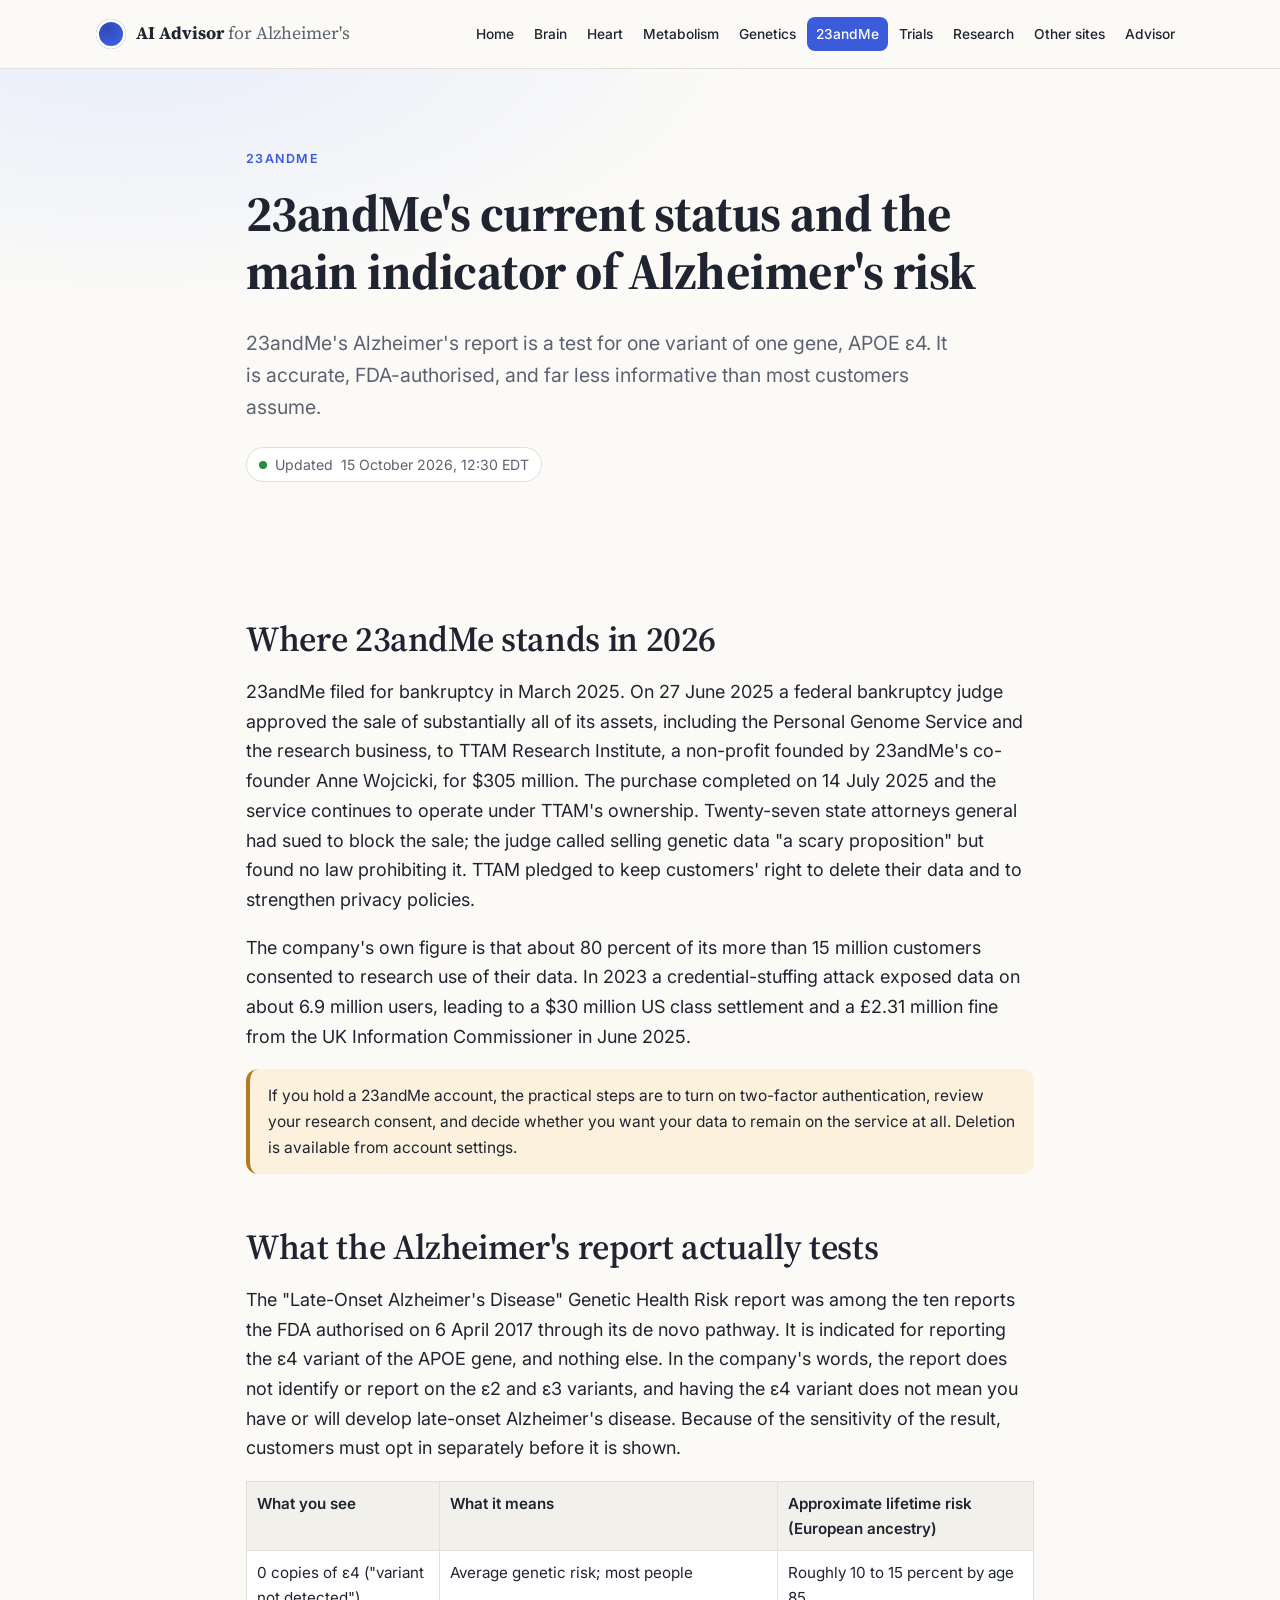
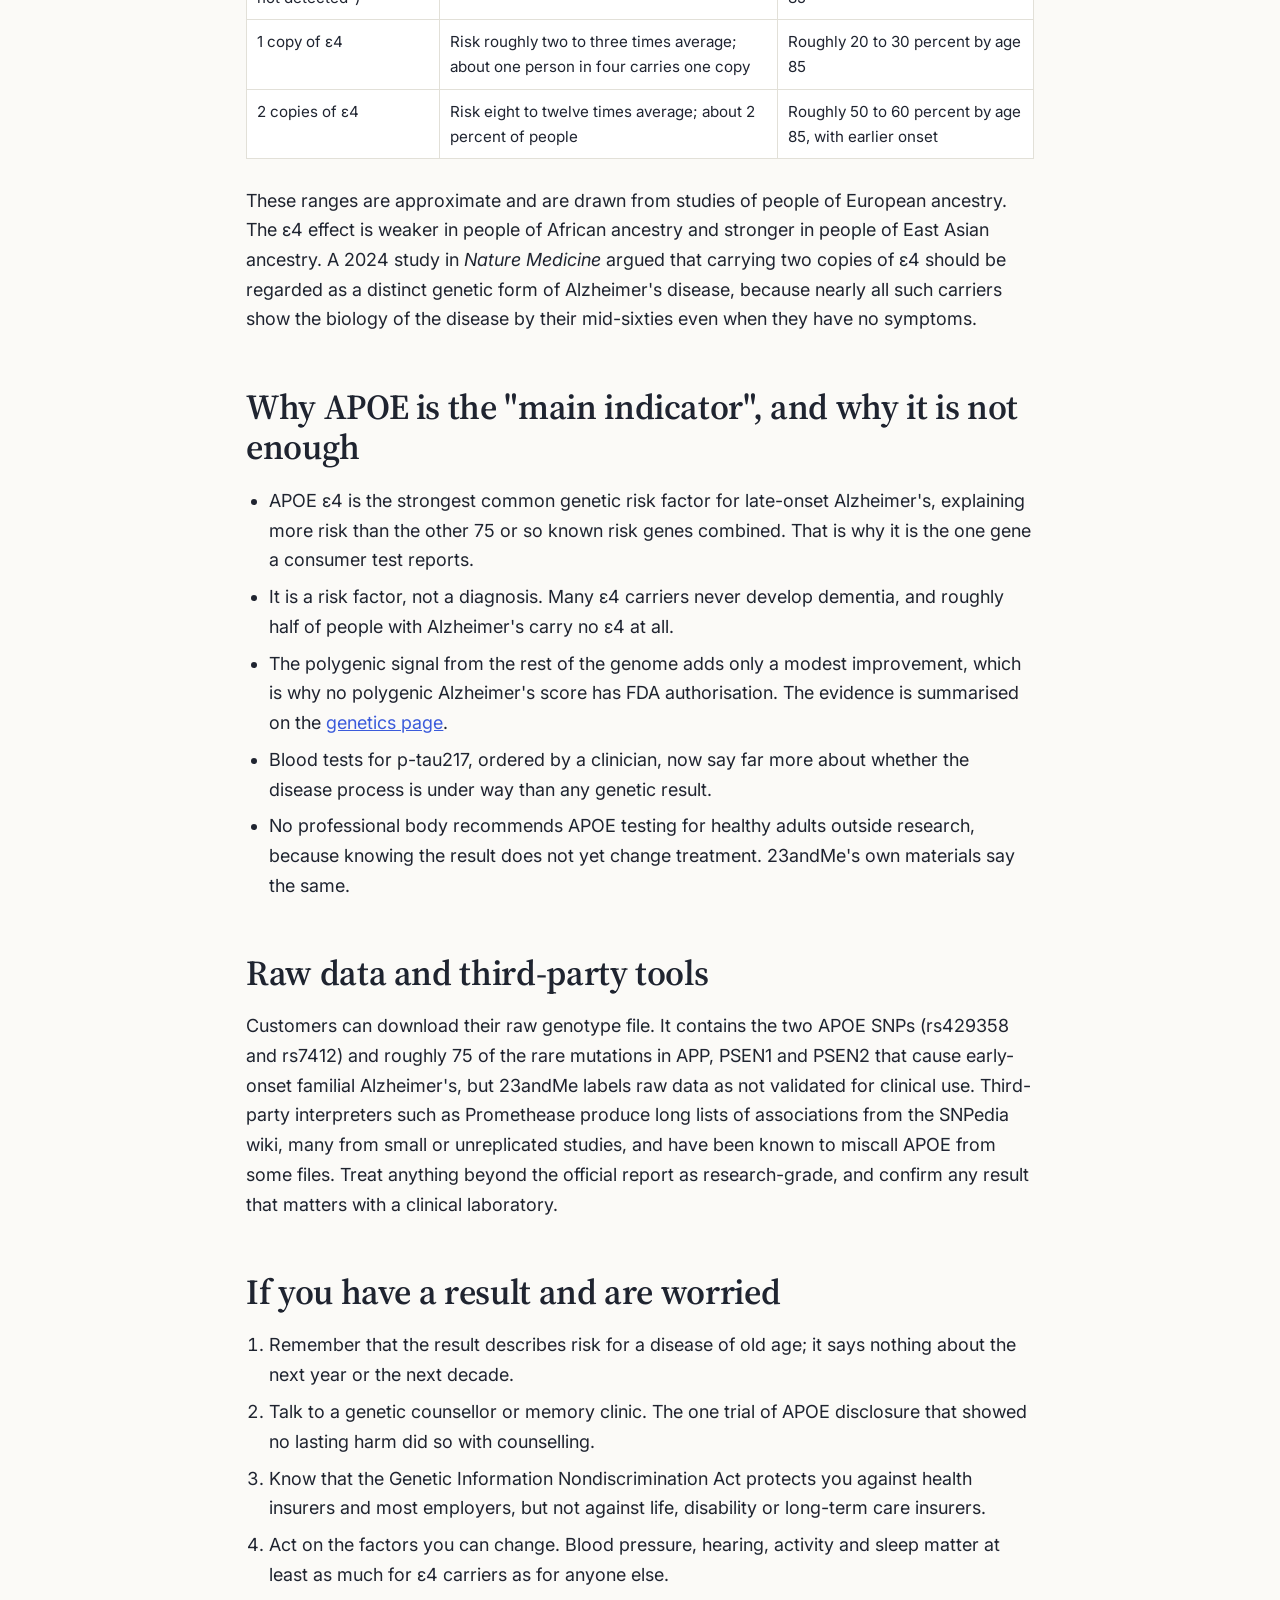
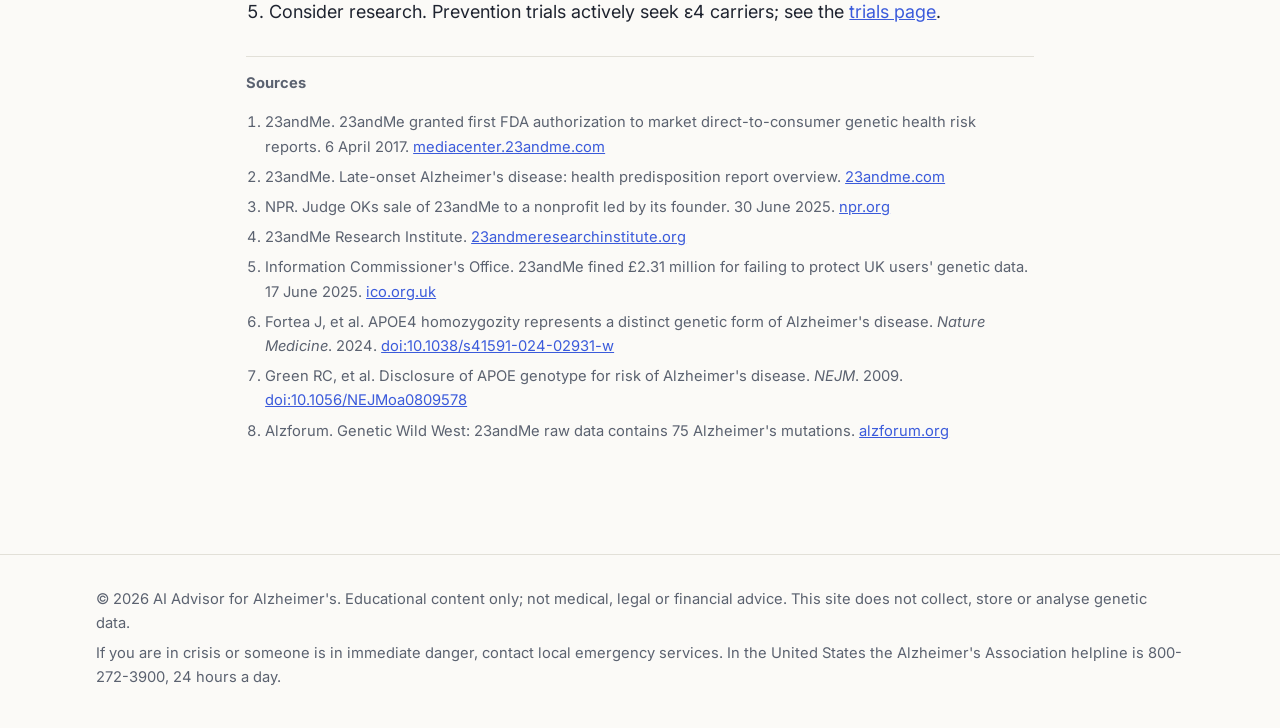
==== 23andme.html @ c2bf816c "Rebuild as a multi-page site on brain, heart, metabolism and genetics Home page with a brain, DNA an" ====
<!DOCTYPE html>
<html lang="en">
<head>
  <meta charset="UTF-8">
  <meta name="viewport" content="width=device-width, initial-scale=1.0">
  <title>23andMe and the main Alzheimer's indicator · AI Advisor for Alzheimer's</title>
  <meta name="description" content="What 23andMe reports about Alzheimer's today, what the APOE ε4 result means, its limits, and the company's current ownership.">
  <link rel="preconnect" href="https://fonts.googleapis.com">
  <link rel="preconnect" href="https://fonts.gstatic.com" crossorigin>
  <link href="https://fonts.googleapis.com/css2?family=Source+Serif+4:opsz,wght@8..60,400;8..60,600;8..60,700&family=Inter:wght@400;500;600&display=swap" rel="stylesheet">
  <link rel="stylesheet" href="styles.css">
  <link rel="icon" href="data:image/svg+xml,%3Csvg xmlns='http://www.w3.org/2000/svg' viewBox='0 0 64 64'%3E%3Ccircle cx='32' cy='32' r='30' fill='%233b5bdb'/%3E%3Cpath d='M20 40c0-10 6-16 12-16s12 6 12 16' stroke='white' stroke-width='5' fill='none' stroke-linecap='round'/%3E%3Ccircle cx='32' cy='22' r='4' fill='white'/%3E%3C/svg%3E">
</head>
<body>
  <a class="skip-link" href="#main">Skip to main content</a>
  <header class="site-header">
    <div class="container header-inner">
      <a class="brand" href="index.html" aria-label="AI Advisor for Alzheimer's home">
        <span class="brand-mark" aria-hidden="true"></span>
        <span class="brand-text">AI Advisor <span class="brand-light">for Alzheimer's</span></span>
      </a>
      <nav class="site-nav" aria-label="Primary">
        <button class="nav-toggle" aria-expanded="false" aria-controls="nav-list">Menu</button>
        <ul id="nav-list" class="nav-list">
          <li><a href="index.html">Home</a></li>
          <li><a href="brain-health.html">Brain</a></li>
          <li><a href="heart-health.html">Heart</a></li>
          <li><a href="metabolism.html">Metabolism</a></li>
          <li><a href="genetic-heart-health.html">Genetics</a></li>
          <li><a href="23andme.html" aria-current="page">23andMe</a></li>
          <li><a href="clinical-trials.html">Trials</a></li>
          <li><a href="research.html">Research</a></li>
          <li><a href="other-sites.html">Other sites</a></li>
          <li><a href="advisor.html">Advisor</a></li>
        </ul>
      </nav>
    </div>
  </header>
  <main id="main">
    <section class="page-head">
      <div class="container narrow">
        <p class="eyebrow">23andMe</p>
        <h1>23andMe's current status and the main indicator of Alzheimer's risk</h1>
        <p class="lead">23andMe's Alzheimer's report is a test for one variant of one gene, APOE ε4. It is accurate, FDA-authorised, and far less informative than most customers assume.</p>
        <p class="updated">Updated <time datetime="2026-10-15T12:30-04:00">15 October 2026, 12:30 EDT</time></p>
      </div>
    </section>
    <section class="section">
      <div class="container narrow prose">
        <h2>Where 23andMe stands in 2026</h2>
        <p>
          23andMe filed for bankruptcy in March 2025. On 27 June 2025 a federal bankruptcy judge approved the sale of substantially all of its assets,
          including the Personal Genome Service and the research business, to TTAM Research Institute, a non-profit founded by 23andMe's co-founder
          Anne Wojcicki, for $305 million. The purchase completed on 14 July 2025 and the service continues to operate under TTAM's ownership.
          Twenty-seven state attorneys general had sued to block the sale; the judge called selling genetic data "a scary proposition" but found no law
          prohibiting it. TTAM pledged to keep customers' right to delete their data and to strengthen privacy policies.
        </p>
        <p>
          The company's own figure is that about 80 percent of its more than 15 million customers consented to research use of their data. In 2023
          a credential-stuffing attack exposed data on about 6.9 million users, leading to a $30 million US class settlement and a £2.31 million fine
          from the UK Information Commissioner in June 2025.
        </p>
        <p class="note">If you hold a 23andMe account, the practical steps are to turn on two-factor authentication, review your research consent, and
          decide whether you want your data to remain on the service at all. Deletion is available from account settings.</p>

        <h2>What the Alzheimer's report actually tests</h2>
        <p>
          The "Late-Onset Alzheimer's Disease" Genetic Health Risk report was among the ten reports the FDA authorised on 6 April 2017 through its
          de novo pathway. It is indicated for reporting the ε4 variant of the APOE gene, and nothing else. In the company's words, the report does
          not identify or report on the ε2 and ε3 variants, and having the ε4 variant does not mean you have or will develop late-onset Alzheimer's
          disease. Because of the sensitivity of the result, customers must opt in separately before it is shown.
        </p>
        <div class="table-wrap">
        <table>
          <thead><tr><th>What you see</th><th>What it means</th><th>Approximate lifetime risk (European ancestry)</th></tr></thead>
          <tbody>
            <tr><td>0 copies of ε4 ("variant not detected")</td><td>Average genetic risk; most people</td><td>Roughly 10 to 15 percent by age 85</td></tr>
            <tr><td>1 copy of ε4</td><td>Risk roughly two to three times average; about one person in four carries one copy</td><td>Roughly 20 to 30 percent by age 85</td></tr>
            <tr><td>2 copies of ε4</td><td>Risk eight to twelve times average; about 2 percent of people</td><td>Roughly 50 to 60 percent by age 85, with earlier onset</td></tr>
          </tbody>
        </table>
        </div>
        <p>
          These ranges are approximate and are drawn from studies of people of European ancestry. The ε4 effect is weaker in people of African
          ancestry and stronger in people of East Asian ancestry. A 2024 study in <em>Nature Medicine</em> argued that carrying two copies of ε4
          should be regarded as a distinct genetic form of Alzheimer's disease, because nearly all such carriers show the biology of the disease
          by their mid-sixties even when they have no symptoms.
        </p>

        <h2>Why APOE is the "main indicator", and why it is not enough</h2>
        <ul>
          <li>APOE ε4 is the strongest common genetic risk factor for late-onset Alzheimer's, explaining more risk than the other 75 or so known
            risk genes combined. That is why it is the one gene a consumer test reports.</li>
          <li>It is a risk factor, not a diagnosis. Many ε4 carriers never develop dementia, and roughly half of people with Alzheimer's carry no ε4 at all.</li>
          <li>The polygenic signal from the rest of the genome adds only a modest improvement, which is why no polygenic Alzheimer's score has FDA
            authorisation. The evidence is summarised on the <a href="genetic-heart-health.html">genetics page</a>.</li>
          <li>Blood tests for p-tau217, ordered by a clinician, now say far more about whether the disease process is under way than any genetic result.</li>
          <li>No professional body recommends APOE testing for healthy adults outside research, because knowing the result does not yet change
            treatment. 23andMe's own materials say the same.</li>
        </ul>

        <h2>Raw data and third-party tools</h2>
        <p>
          Customers can download their raw genotype file. It contains the two APOE SNPs (rs429358 and rs7412) and roughly 75 of the rare mutations
          in APP, PSEN1 and PSEN2 that cause early-onset familial Alzheimer's, but 23andMe labels raw data as not validated for clinical use. Third-party
          interpreters such as Promethease produce long lists of associations from the SNPedia wiki, many from small or unreplicated studies, and have
          been known to miscall APOE from some files. Treat anything beyond the official report as research-grade, and confirm any result that matters
          with a clinical laboratory.
        </p>

        <h2>If you have a result and are worried</h2>
        <ol>
          <li>Remember that the result describes risk for a disease of old age; it says nothing about the next year or the next decade.</li>
          <li>Talk to a genetic counsellor or memory clinic. The one trial of APOE disclosure that showed no lasting harm did so with counselling.</li>
          <li>Know that the Genetic Information Nondiscrimination Act protects you against health insurers and most employers, but not against life,
            disability or long-term care insurers.</li>
          <li>Act on the factors you can change. Blood pressure, hearing, activity and sleep matter at least as much for ε4 carriers as for anyone else.</li>
          <li>Consider research. Prevention trials actively seek ε4 carriers; see the <a href="clinical-trials.html">trials page</a>.</li>
        </ol>

        <div class="sources">
          <strong>Sources</strong>
          <ol>
            <li>23andMe. 23andMe granted first FDA authorization to market direct-to-consumer genetic health risk reports. 6 April 2017. <a href="https://mediacenter.23andme.com/press-releases/23andme-inc-granted-first-fda-authorization-market-direct-consumer-genetic-health-risk-reports/">mediacenter.23andme.com</a></li>
            <li>23andMe. Late-onset Alzheimer's disease: health predisposition report overview. <a href="https://www.23andme.com/topics/health-predispositions/late-onset-alzheimers/">23andme.com</a></li>
            <li>NPR. Judge OKs sale of 23andMe to a nonprofit led by its founder. 30 June 2025. <a href="https://www.npr.org/2025/06/30/nx-s1-5451398/23andme-sale-approved-dna-data">npr.org</a></li>
            <li>23andMe Research Institute. <a href="https://www.23andmeresearchinstitute.org/">23andmeresearchinstitute.org</a></li>
            <li>Information Commissioner's Office. 23andMe fined £2.31 million for failing to protect UK users' genetic data. 17 June 2025. <a href="https://ico.org.uk/about-the-ico/media-centre/news-and-blogs/2025/06/23andme-fined-for-failing-to-protect-uk-users-genetic-data/">ico.org.uk</a></li>
            <li>Fortea J, et al. APOE4 homozygozity represents a distinct genetic form of Alzheimer's disease. <em>Nature Medicine</em>. 2024. <a href="https://doi.org/10.1038/s41591-024-02931-w">doi:10.1038/s41591-024-02931-w</a></li>
            <li>Green RC, et al. Disclosure of APOE genotype for risk of Alzheimer's disease. <em>NEJM</em>. 2009. <a href="https://doi.org/10.1056/NEJMoa0809578">doi:10.1056/NEJMoa0809578</a></li>
            <li>Alzforum. Genetic Wild West: 23andMe raw data contains 75 Alzheimer's mutations. <a href="https://alzforum.org/node/857966">alzforum.org</a></li>
          </ol>
        </div>
      </div>
    </section>
  </main>
  <footer class="site-footer">
    <div class="container footer-inner">
      <p>&copy; <span data-year></span> AI Advisor for Alzheimer's. Educational content only; not medical, legal or financial advice. This site does not collect, store or analyse genetic data.</p>
      <p>If you are in crisis or someone is in immediate danger, contact local emergency services. In the United States the Alzheimer's Association helpline is 800-272-3900, 24 hours a day.</p>
    </div>
  </footer>
  <script src="script.js"></script>
</body>
</html>
---- styles.css ----
/* AI Advisor for Alzheimer's — stylesheet
   Designed for readability: large type, high contrast, generous spacing.
   Shared by every page of the site. */

:root {
  --bg: #fbfaf7;
  --bg-alt: #f1f0ea;
  --surface: #ffffff;
  --text: #1f2430;
  --text-muted: #5b6270;
  --border: #e2e0d8;
  --accent: #3b5bdb;
  --accent-strong: #2f49b3;
  --accent-soft: #e8edfb;
  --heart: #c2255c;
  --heart-soft: #fbe4ec;
  --brain: #6741d9;
  --brain-soft: #efe9fb;
  --dna: #0c8599;
  --dna-soft: #e0f4f7;
  --ok: #2b8a3e;
  --ok-soft: #e6f4ea;
  --warn: #b7791f;
  --warn-soft: #fbf1dc;
  --info: #6741d9;
  --info-soft: #efe9fb;
  --shadow: 0 1px 2px rgba(20, 24, 40, 0.05), 0 8px 24px rgba(20, 24, 40, 0.06);
  --radius: 14px;
  --font-serif: "Source Serif 4", Georgia, "Times New Roman", serif;
  --font-sans: "Inter", -apple-system, BlinkMacSystemFont, "Segoe UI", Roboto, sans-serif;
  --max: 1120px;
}

@media (prefers-color-scheme: dark) {
  :root:not([data-theme="light"]) {
    --bg: #14171f; --bg-alt: #1b1f29; --surface: #202531; --text: #eef0f4; --text-muted: #a4abb8; --border: #313746;
    --accent: #8ea3ff; --accent-strong: #a7b7ff; --accent-soft: #263055;
    --heart: #ff8fb1; --heart-soft: #3d2230; --brain: #b197fc; --brain-soft: #2d2545; --dna: #66d9e8; --dna-soft: #163a40;
    --ok: #74c69d; --ok-soft: #1f3a2d; --warn: #e9b949; --warn-soft: #3d3220; --info: #b197fc; --info-soft: #2d2545;
    --shadow: 0 1px 2px rgba(0, 0, 0, 0.4), 0 8px 24px rgba(0, 0, 0, 0.35);
  }
}
:root[data-theme="dark"] {
  --bg: #14171f; --bg-alt: #1b1f29; --surface: #202531; --text: #eef0f4; --text-muted: #a4abb8; --border: #313746;
  --accent: #8ea3ff; --accent-strong: #a7b7ff; --accent-soft: #263055;
  --heart: #ff8fb1; --heart-soft: #3d2230; --brain: #b197fc; --brain-soft: #2d2545; --dna: #66d9e8; --dna-soft: #163a40;
  --ok: #74c69d; --ok-soft: #1f3a2d; --warn: #e9b949; --warn-soft: #3d3220; --info: #b197fc; --info-soft: #2d2545;
  --shadow: 0 1px 2px rgba(0, 0, 0, 0.4), 0 8px 24px rgba(0, 0, 0, 0.35);
}

* { box-sizing: border-box; }
html { scroll-behavior: smooth; }
@media (prefers-reduced-motion: reduce) { html { scroll-behavior: auto; } * { transition: none !important; animation: none !important; } }

body { margin: 0; background: var(--bg); color: var(--text); font-family: var(--font-sans); font-size: 18px; line-height: 1.65; -webkit-font-smoothing: antialiased; }
h1, h2, h3 { font-family: var(--font-serif); line-height: 1.15; margin: 0 0 0.5em; letter-spacing: -0.01em; }
h1 { font-size: clamp(2.1rem, 4.5vw, 3.2rem); font-weight: 700; }
h2 { font-size: clamp(1.6rem, 3vw, 2.2rem); font-weight: 600; margin-top: 1.2em; }
h3 { font-size: 1.3rem; font-weight: 600; }
p { margin: 0 0 1em; }
a { color: var(--accent); }
a:hover { color: var(--accent-strong); }
ul, ol { padding-left: 1.3em; }
li { margin-bottom: 0.4em; }

.container { width: 100%; max-width: var(--max); margin: 0 auto; padding: 0 16px; }
.container.narrow { max-width: 820px; }

.skip-link { position: absolute; left: -999px; top: 8px; background: var(--accent); color: #fff; padding: 8px 14px; border-radius: 8px; z-index: 100; }
.skip-link:focus { left: 8px; }

/* Header */
.site-header { position: sticky; top: 0; z-index: 50; background: color-mix(in srgb, var(--bg) 88%, transparent); backdrop-filter: blur(10px); border-bottom: 1px solid var(--border); }
.header-inner { display: flex; align-items: center; justify-content: space-between; gap: 16px; min-height: 68px; }
.brand { display: flex; align-items: center; gap: 10px; text-decoration: none; color: var(--text); font-family: var(--font-serif); font-weight: 700; font-size: 1.1rem; white-space: nowrap; }
.brand-mark { width: 30px; height: 30px; border-radius: 50%; background: radial-gradient(circle at 35% 30%, var(--accent-strong), var(--accent) 60%, var(--info)); box-shadow: inset 0 0 0 3px var(--surface); flex-shrink: 0; }
.brand-light { font-weight: 400; color: var(--text-muted); }
.nav-list { display: flex; gap: 2px; list-style: none; margin: 0; padding: 0; flex-wrap: wrap; justify-content: flex-end; }
.nav-list li { margin: 0; }
.nav-list a { display: block; padding: 6px 9px; border-radius: 8px; text-decoration: none; color: var(--text); font-weight: 500; font-size: 0.86rem; white-space: nowrap; }
.nav-list a:hover { background: var(--accent-soft); color: var(--accent-strong); }
.nav-list a[aria-current="page"] { background: var(--accent); color: #fff; }
.nav-toggle { display: none; background: var(--surface); border: 1px solid var(--border); border-radius: 8px; padding: 8px 14px; font: inherit; color: var(--text); cursor: pointer; }
@media (max-width: 900px) {
  .nav-toggle { display: inline-block; }
  .nav-list { display: none; position: absolute; right: 16px; top: 64px; flex-direction: column; background: var(--surface); border: 1px solid var(--border); border-radius: 12px; padding: 8px; box-shadow: var(--shadow); min-width: 220px; }
  .nav-list.open { display: flex; }
}

/* Page head + update stamp */
.page-head { padding: clamp(40px, 7vw, 80px) 0 clamp(16px, 3vw, 28px); background: radial-gradient(900px 400px at 10% -10%, var(--accent-soft), transparent 70%); }
.eyebrow { text-transform: uppercase; letter-spacing: 0.12em; font-size: 0.78rem; font-weight: 600; color: var(--accent); margin-bottom: 14px; }
.lead { font-size: 1.22rem; color: var(--text-muted); max-width: 720px; }
.updated { display: inline-flex; align-items: center; gap: 8px; font-size: 0.88rem; color: var(--text-muted); background: var(--surface); border: 1px solid var(--border); border-radius: 999px; padding: 5px 12px; margin: 4px 0 0; }
.updated::before { content: ""; width: 8px; height: 8px; border-radius: 50%; background: var(--ok); }

/* Update divider: new material above, older material below */
.update-divider { display: flex; align-items: center; gap: 14px; margin: 44px 0 28px; color: var(--text-muted); font-size: 0.85rem; text-transform: uppercase; letter-spacing: 0.1em; font-weight: 600; }
.update-divider::before, .update-divider::after { content: ""; flex: 1; border-top: 2px solid var(--border); }
.new-badge { display: inline-block; font-size: 0.72rem; font-weight: 700; letter-spacing: 0.08em; text-transform: uppercase; color: var(--ok); background: var(--ok-soft); border-radius: 6px; padding: 2px 8px; vertical-align: middle; margin-left: 8px; }

/* Sections */
.section { padding: clamp(32px, 5vw, 56px) 0; }
.section-alt { background: var(--bg-alt); }
.section-head { max-width: 760px; margin-bottom: 28px; }
.section-intro { color: var(--text-muted); font-size: 1.08rem; }
.prose { max-width: 820px; }
.prose h2 { padding-top: 0.3em; }
.prose table { width: 100%; border-collapse: collapse; font-size: 0.95rem; margin: 0 0 1.5em; background: var(--surface); }
.prose th, .prose td { border: 1px solid var(--border); padding: 9px 10px; text-align: left; vertical-align: top; }
.prose th { background: var(--bg-alt); font-weight: 600; }
.prose .table-wrap { overflow-x: auto; margin: 0 0 1.5em; }
.prose .table-wrap table { margin: 0; }
.note { padding: 14px 18px; border-radius: 12px; background: var(--warn-soft); border-left: 4px solid var(--warn); margin: 0 0 1.4em; font-size: 0.97rem; }
.note.ok { background: var(--ok-soft); border-left-color: var(--ok); }
.note.info { background: var(--info-soft); border-left-color: var(--info); }
.sources { font-size: 0.92rem; color: var(--text-muted); border-top: 1px solid var(--border); padding-top: 14px; margin-top: 30px; }
.sources ol { padding-left: 1.3em; }

/* Buttons */
.btn { display: inline-flex; align-items: center; justify-content: center; gap: 8px; padding: 13px 22px; border-radius: 999px; font: inherit; font-weight: 600; font-size: 1rem; text-decoration: none; cursor: pointer; border: 1px solid transparent; transition: transform 0.12s ease, background 0.12s ease; }
.btn:active { transform: translateY(1px); }
.btn-primary { background: var(--accent); color: #fff; }
.btn-primary:hover { background: var(--accent-strong); color: #fff; }
.btn-secondary { background: var(--surface); color: var(--text); border-color: var(--border); }
.btn-secondary:hover { border-color: var(--accent); color: var(--accent-strong); }
.btn-link { background: transparent; color: var(--accent); padding-left: 8px; padding-right: 8px; }
.btn:focus-visible, .choice:focus-visible, .nav-toggle:focus-visible, summary:focus-visible, .resource:focus-visible, .pillar:focus-visible { outline: 3px solid var(--accent); outline-offset: 3px; }

/* Home hero */
.hero { padding: clamp(40px, 7vw, 90px) 0 clamp(32px, 5vw, 60px); background: radial-gradient(900px 400px at 10% -10%, var(--accent-soft), transparent 70%), radial-gradient(700px 350px at 100% 10%, var(--info-soft), transparent 70%); }
.hero-grid { display: grid; grid-template-columns: 1.05fr 1fr; gap: 40px; align-items: center; }
@media (max-width: 860px) { .hero-grid { grid-template-columns: 1fr; } }
.hero-actions { display: flex; flex-wrap: wrap; gap: 12px; margin: 24px 0 18px; }
.hero-note { font-size: 0.95rem; color: var(--text-muted); }
.hero-art { width: 100%; height: auto; display: block; filter: drop-shadow(0 12px 24px rgba(20, 24, 40, 0.12)); }
.hero-art .label { font-family: var(--font-sans); font-size: 15px; font-weight: 600; fill: var(--text); }

/* Pillars (home) */
.pillar-grid { display: grid; grid-template-columns: repeat(auto-fit, minmax(240px, 1fr)); gap: 20px; }
.pillar { display: flex; flex-direction: column; background: var(--surface); border: 1px solid var(--border); border-radius: var(--radius); padding: 24px 22px 20px; box-shadow: var(--shadow); text-decoration: none; color: var(--text); transition: transform 0.12s ease, border-color 0.12s ease; }
.pillar:hover { transform: translateY(-2px); border-color: var(--accent); color: var(--text); }
.pillar h3 { margin-bottom: 6px; }
.pillar p { color: var(--text-muted); font-size: 0.98rem; flex: 1; }
.pillar .go { color: var(--accent); font-weight: 600; font-size: 0.95rem; }
.pillar-icon { width: 46px; height: 46px; border-radius: 12px; display: grid; place-items: center; margin-bottom: 14px; }
.pillar-icon svg { width: 26px; height: 26px; }
.pi-brain { background: var(--brain-soft); color: var(--brain); }
.pi-heart { background: var(--heart-soft); color: var(--heart); }
.pi-dna { background: var(--dna-soft); color: var(--dna); }
.pi-meta { background: var(--warn-soft); color: var(--warn); }

/* Cards and status (shared) */
.card-grid { display: grid; grid-template-columns: repeat(auto-fit, minmax(250px, 1fr)); gap: 20px; }
.card { background: var(--surface); border: 1px solid var(--border); border-radius: var(--radius); padding: 24px 22px 18px; box-shadow: var(--shadow); display: flex; flex-direction: column; }
.card p { color: var(--text-muted); font-size: 0.98rem; }
.card-status { margin-top: auto; padding-top: 12px; border-top: 1px dashed var(--border); font-size: 0.88rem !important; font-weight: 500; display: flex; align-items: center; gap: 8px; margin-bottom: 0 !important; }
.dot { width: 9px; height: 9px; border-radius: 50%; flex-shrink: 0; }
.status-available { color: var(--ok) !important; } .status-available .dot { background: var(--ok); }
.status-mixed { color: var(--warn) !important; } .status-mixed .dot { background: var(--warn); }
.status-research { color: var(--info) !important; } .status-research .dot { background: var(--info); }

/* Reference lists (research, trials, other sites) */
.ref-list { list-style: none; padding: 0; margin: 0; }
.ref-list li { background: var(--surface); border: 1px solid var(--border); border-radius: 12px; padding: 16px 18px; margin-bottom: 12px; }
.ref-list .ref-title { font-weight: 600; font-size: 1.04rem; }
.ref-list .ref-meta { color: var(--text-muted); font-size: 0.9rem; margin: 2px 0 6px; }
.ref-list p { margin: 0; font-size: 0.97rem; }
.tag { display: inline-block; font-size: 0.72rem; font-weight: 700; letter-spacing: 0.06em; text-transform: uppercase; padding: 2px 8px; border-radius: 6px; margin-right: 6px; vertical-align: middle; }
.tag-journal { background: var(--accent-soft); color: var(--accent-strong); }
.tag-preprint { background: var(--warn-soft); color: var(--warn); }
.tag-trial { background: var(--dna-soft); color: var(--dna); }
.tag-us { background: var(--ok-soft); color: var(--ok); }
.tag-eu { background: var(--brain-soft); color: var(--brain); }

/* Resources */
.resource-grid { display: grid; grid-template-columns: repeat(auto-fit, minmax(260px, 1fr)); gap: 18px; }
.resource { display: flex; flex-direction: column; background: var(--surface); border: 1px solid var(--border); border-radius: var(--radius); padding: 20px 20px 16px; text-decoration: none; color: var(--text); transition: border-color 0.12s ease, transform 0.12s ease; }
.resource:hover { border-color: var(--accent); transform: translateY(-2px); color: var(--text); }
.resource h3 { font-size: 1.12rem; margin-bottom: 6px; }
.resource p { color: var(--text-muted); font-size: 0.95rem; flex: 1; }
.resource-link { color: var(--accent); font-weight: 600; font-size: 0.93rem; }

/* Advisor */
.advisor { background: var(--surface); border: 1px solid var(--border); border-radius: 20px; padding: clamp(24px, 4vw, 44px); box-shadow: var(--shadow); max-width: 900px; }
.advisor-question { margin-bottom: 20px; }
.choice-grid { display: grid; grid-template-columns: repeat(auto-fit, minmax(240px, 1fr)); gap: 14px; margin-bottom: 16px; }
.choice { text-align: left; background: var(--bg); border: 1.5px solid var(--border); border-radius: 14px; padding: 18px; font: inherit; color: var(--text); cursor: pointer; display: flex; flex-direction: column; gap: 4px; transition: border-color 0.12s ease, background 0.12s ease, transform 0.12s ease; }
.choice:hover { border-color: var(--accent); background: var(--accent-soft); transform: translateY(-1px); }
.choice-title { font-weight: 600; font-size: 1.05rem; }
.choice-sub { color: var(--text-muted); font-size: 0.92rem; }
.result-card h3 { font-size: 1.6rem; }
.result-card .result-body h4 { font-family: var(--font-sans); font-size: 0.8rem; text-transform: uppercase; letter-spacing: 0.1em; color: var(--text-muted); margin: 24px 0 8px; }
.result-card ul { margin: 0 0 8px; }
.callout { margin-top: 20px; padding: 14px 18px; border-radius: 12px; background: var(--warn-soft); border-left: 4px solid var(--warn); font-size: 0.97rem; }
.callout.ok { background: var(--ok-soft); border-left-color: var(--ok); }
.result-actions { display: flex; flex-wrap: wrap; gap: 10px; margin-top: 28px; }

/* FAQ */
.faq-list { display: flex; flex-direction: column; gap: 10px; }
.faq-item { background: var(--surface); border: 1px solid var(--border); border-radius: 12px; overflow: hidden; }
.faq-item summary { cursor: pointer; list-style: none; padding: 18px 52px 18px 20px; font-weight: 600; font-size: 1.08rem; position: relative; }
.faq-item summary::-webkit-details-marker { display: none; }
.faq-item summary::after { content: "+"; position: absolute; right: 20px; top: 50%; transform: translateY(-50%); width: 28px; height: 28px; border-radius: 50%; background: var(--accent-soft); color: var(--accent); display: grid; place-items: center; font-weight: 600; line-height: 1; }
.faq-item[open] summary::after { content: "–"; }
.faq-body { padding: 0 20px 18px; color: var(--text-muted); }
.faq-body p:last-child, .faq-body ul:last-child { margin-bottom: 0; }

/* Footer */
.site-footer { border-top: 1px solid var(--border); padding: 32px 0; color: var(--text-muted); font-size: 0.92rem; margin-top: 40px; }
.footer-inner p { margin-bottom: 6px; }
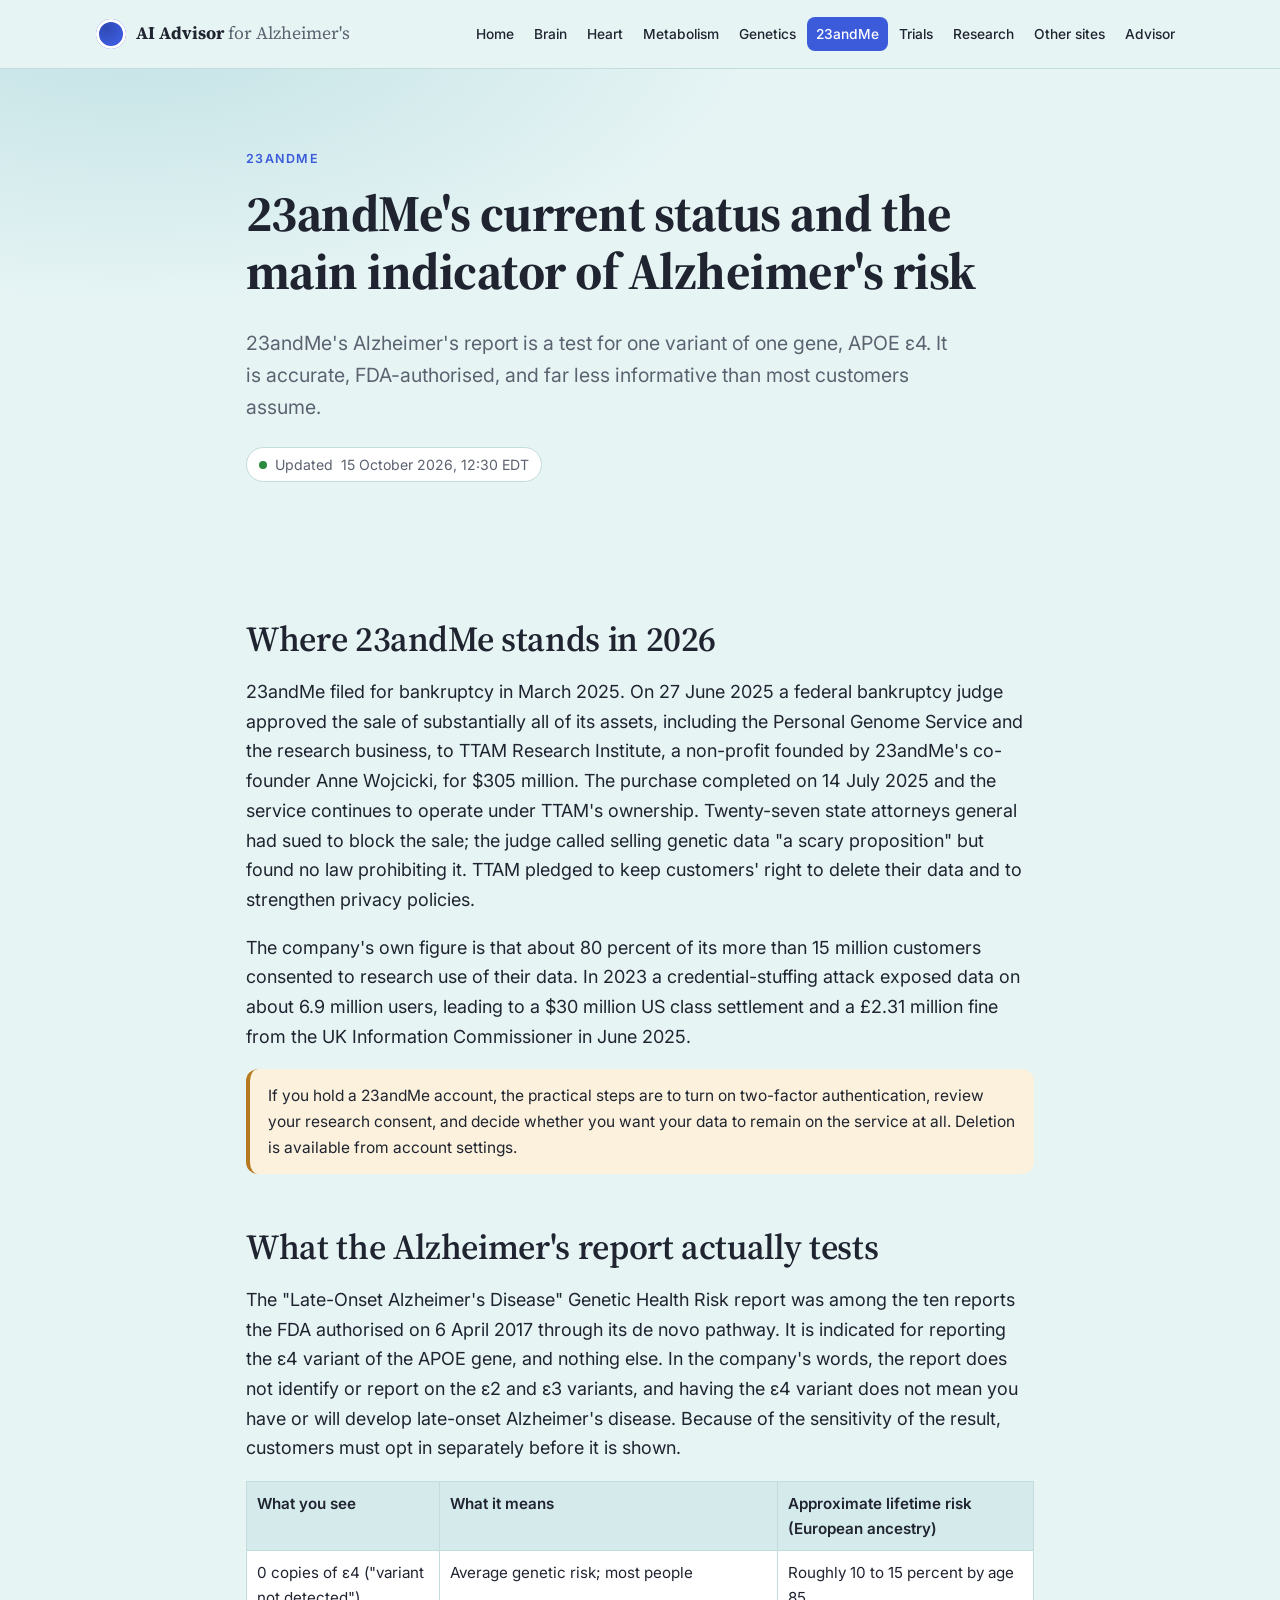
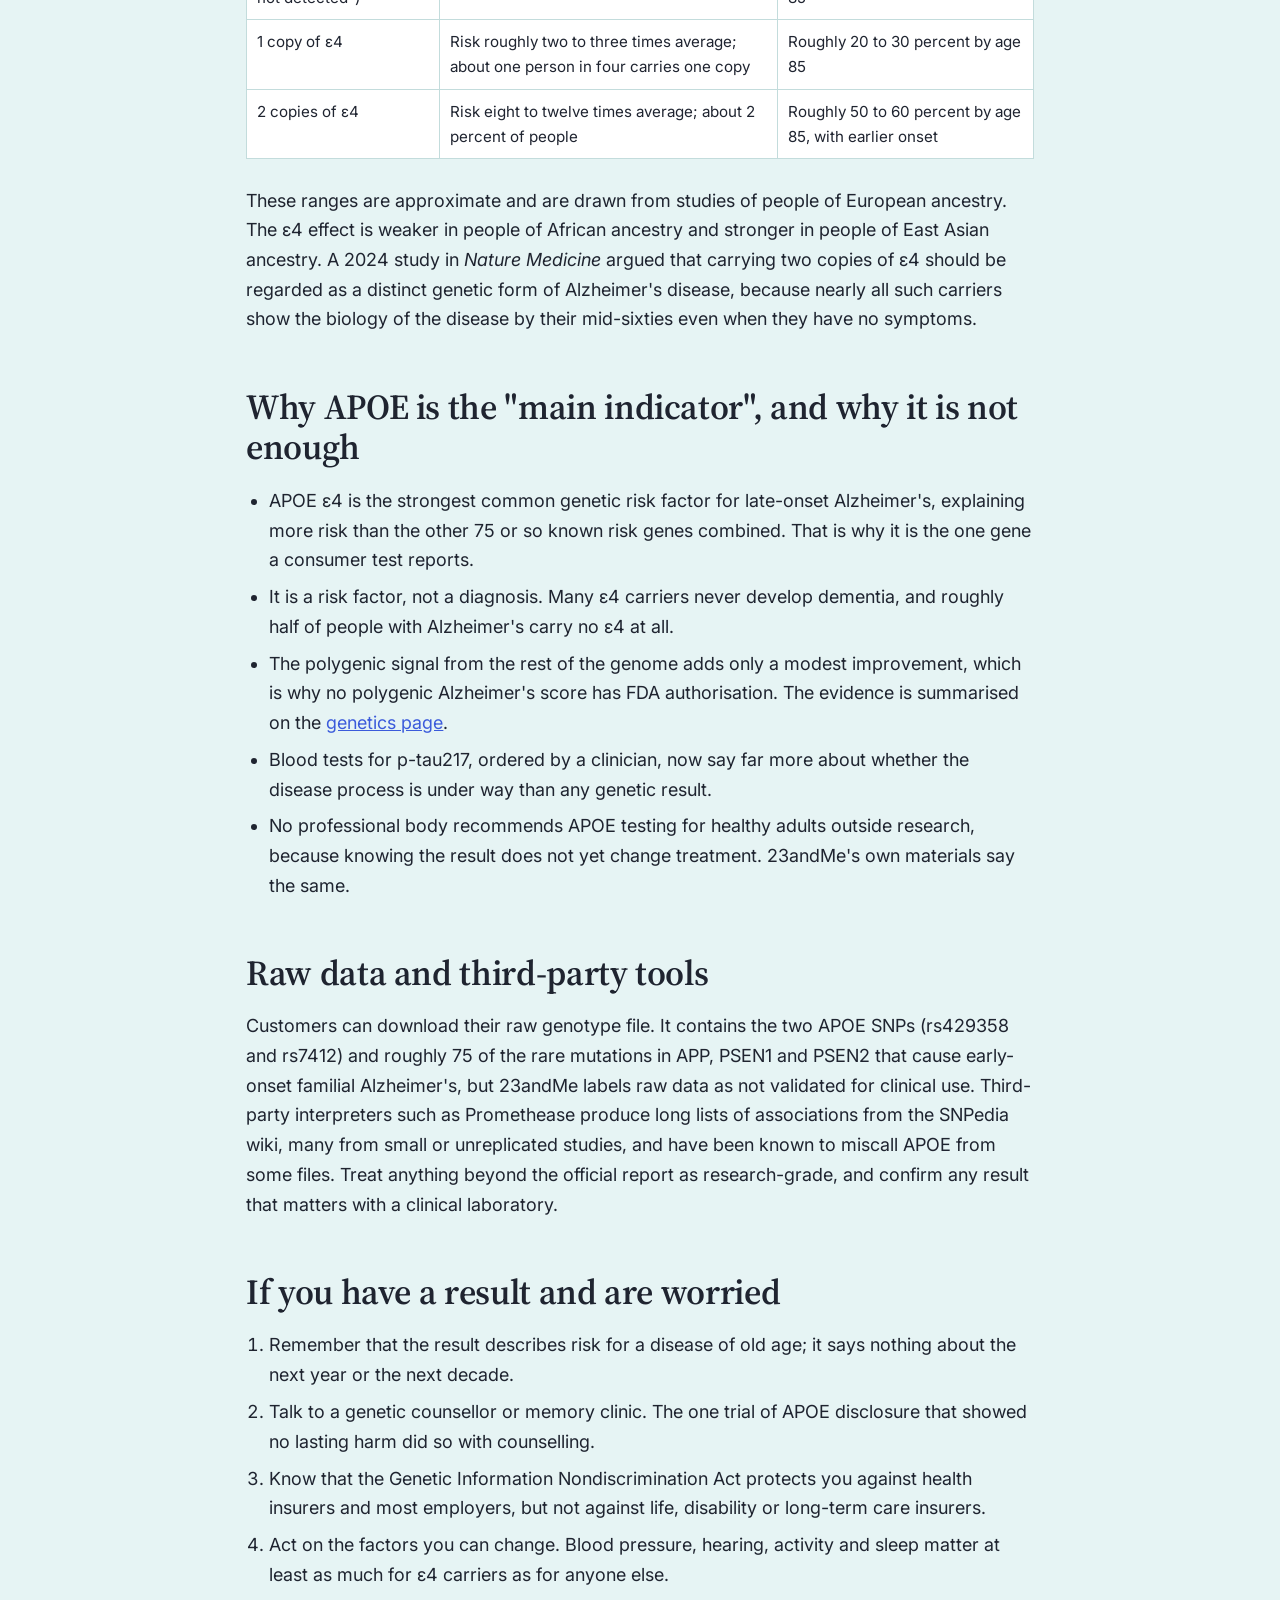
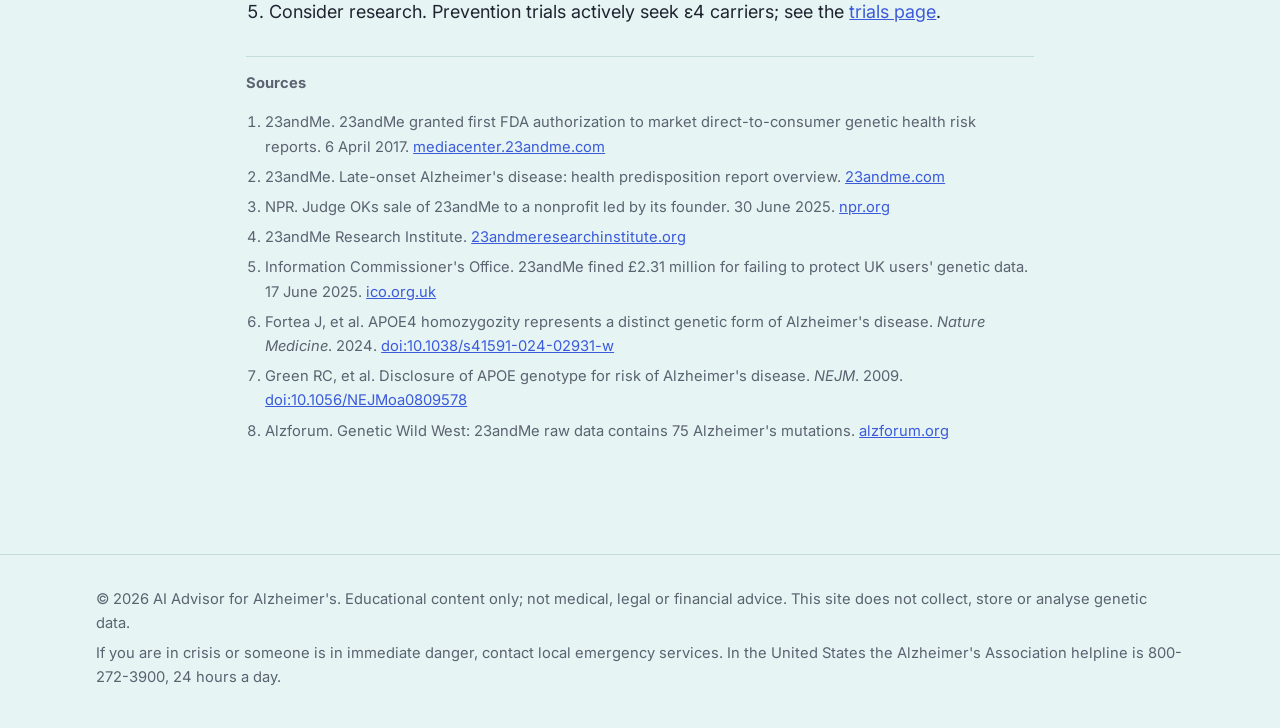
==== commit 4cd0d012: "Version the stylesheet link so browsers pick up the new palette Co-Authored-By: Claude Fable 5.1 <no" ====
--- a/23andme.html
+++ b/23andme.html
@@ -8,7 +8,7 @@
   <link rel="preconnect" href="https://fonts.googleapis.com">
   <link rel="preconnect" href="https://fonts.gstatic.com" crossorigin>
   <link href="https://fonts.googleapis.com/css2?family=Source+Serif+4:opsz,wght@8..60,400;8..60,600;8..60,700&family=Inter:wght@400;500;600&display=swap" rel="stylesheet">
-  <link rel="stylesheet" href="styles.css">
+  <link rel="stylesheet" href="styles.css?v=20261015c">
   <link rel="icon" href="data:image/svg+xml,%3Csvg xmlns='http://www.w3.org/2000/svg' viewBox='0 0 64 64'%3E%3Ccircle cx='32' cy='32' r='30' fill='%233b5bdb'/%3E%3Cpath d='M20 40c0-10 6-16 12-16s12 6 12 16' stroke='white' stroke-width='5' fill='none' stroke-linecap='round'/%3E%3Ccircle cx='32' cy='22' r='4' fill='white'/%3E%3C/svg%3E">
 </head>
 <body>
--- a/styles.css
+++ b/styles.css
@@ -3,12 +3,12 @@
    Shared by every page of the site. */
 
 :root {
-  --bg: #fbfaf7;
-  --bg-alt: #f1f0ea;
+  --bg: #e6f4f4;
+  --bg-alt: #d5eaea;
   --surface: #ffffff;
   --text: #1f2430;
   --text-muted: #5b6270;
-  --border: #e2e0d8;
+  --border: #c3dcdc;
   --accent: #3b5bdb;
   --accent-strong: #2f49b3;
   --accent-soft: #e8edfb;
@@ -88,7 +88,7 @@
 }
 
 /* Page head + update stamp */
-.page-head { padding: clamp(40px, 7vw, 80px) 0 clamp(16px, 3vw, 28px); background: radial-gradient(900px 400px at 10% -10%, var(--accent-soft), transparent 70%); }
+.page-head { padding: clamp(40px, 7vw, 80px) 0 clamp(16px, 3vw, 28px); background: radial-gradient(900px 400px at 10% -10%, rgba(12, 133, 153, 0.16), transparent 70%); }
 .eyebrow { text-transform: uppercase; letter-spacing: 0.12em; font-size: 0.78rem; font-weight: 600; color: var(--accent); margin-bottom: 14px; }
 .lead { font-size: 1.22rem; color: var(--text-muted); max-width: 720px; }
 .updated { display: inline-flex; align-items: center; gap: 8px; font-size: 0.88rem; color: var(--text-muted); background: var(--surface); border: 1px solid var(--border); border-radius: 999px; padding: 5px 12px; margin: 4px 0 0; }
@@ -128,7 +128,7 @@
 .btn:focus-visible, .choice:focus-visible, .nav-toggle:focus-visible, summary:focus-visible, .resource:focus-visible, .pillar:focus-visible { outline: 3px solid var(--accent); outline-offset: 3px; }
 
 /* Home hero */
-.hero { padding: clamp(40px, 7vw, 90px) 0 clamp(32px, 5vw, 60px); background: radial-gradient(900px 400px at 10% -10%, var(--accent-soft), transparent 70%), radial-gradient(700px 350px at 100% 10%, var(--info-soft), transparent 70%); }
+.hero { padding: clamp(40px, 7vw, 90px) 0 clamp(32px, 5vw, 60px); background: radial-gradient(900px 400px at 10% -10%, rgba(12, 133, 153, 0.16), transparent 70%), radial-gradient(700px 350px at 100% 10%, rgba(59, 201, 219, 0.18), transparent 70%); }
 .hero-grid { display: grid; grid-template-columns: 1.05fr 1fr; gap: 40px; align-items: center; }
 @media (max-width: 860px) { .hero-grid { grid-template-columns: 1fr; } }
 .hero-actions { display: flex; flex-wrap: wrap; gap: 12px; margin: 24px 0 18px; }
@@ -209,3 +209,33 @@
 /* Footer */
 .site-footer { border-top: 1px solid var(--border); padding: 32px 0; color: var(--text-muted); font-size: 0.92rem; margin-top: 40px; }
 .footer-inner p { margin-bottom: 6px; }
+
+/* ---------- Home illustration: animation ---------- */
+.hero-art { overflow: visible; }
+.hero-art .label { font-family: var(--font-sans); font-size: 15px; font-weight: 600; fill: var(--text); }
+
+/* Brain: neurons glow in turn, signals travel along the axons */
+.hero-art .neuron { fill: #ffffff; opacity: 0.55; animation: neuron-glow 2.6s ease-in-out infinite; transform-box: fill-box; transform-origin: center; }
+@keyframes neuron-glow { 0%, 100% { opacity: 0.5; transform: scale(1); } 50% { opacity: 1; transform: scale(1.35); } }
+.hero-art .pulse { fill: #fff3bf; filter: drop-shadow(0 0 3px #ffe066); offset-rotate: 0deg; animation: signal-flow 2.4s linear infinite; }
+@keyframes signal-flow { 0% { offset-distance: 0%; opacity: 0; } 10% { opacity: 1; } 90% { opacity: 1; } 100% { offset-distance: 100%; opacity: 0; } }
+
+/* DNA: base pairs shimmer in sequence down the helix */
+.hero-art .rung { animation: rung-shimmer 2.4s ease-in-out infinite; }
+@keyframes rung-shimmer { 0%, 100% { opacity: 0.55; } 50% { opacity: 1; } }
+
+/* Heart: beats with a lub-dub rhythm; the ECG trace is drawn continuously */
+.hero-art .heart { transform-box: fill-box; transform-origin: 50% 55%; animation: heartbeat 1.1s ease-in-out infinite; }
+@keyframes heartbeat { 0%, 100% { transform: scale(1); } 14% { transform: scale(1.09); } 28% { transform: scale(1); } 42% { transform: scale(1.06); } 60% { transform: scale(1); } }
+.hero-art .ecg { stroke-dasharray: 90 320; stroke-dashoffset: 410; animation: ecg-run 2.2s linear infinite; }
+@keyframes ecg-run { to { stroke-dashoffset: 0; } }
+
+/* Flow between the three: dashes move along the arcs */
+.hero-art .arc { stroke-dasharray: 7 9; opacity: 0.55; animation: arc-flow 1.6s linear infinite; }
+@keyframes arc-flow { to { stroke-dashoffset: -32; } }
+
+@media (prefers-reduced-motion: reduce) {
+  .hero-art .pulse { display: none; }
+  .hero-art .neuron { opacity: 0.85; }
+  .hero-art .ecg { stroke-dasharray: none; }
+}
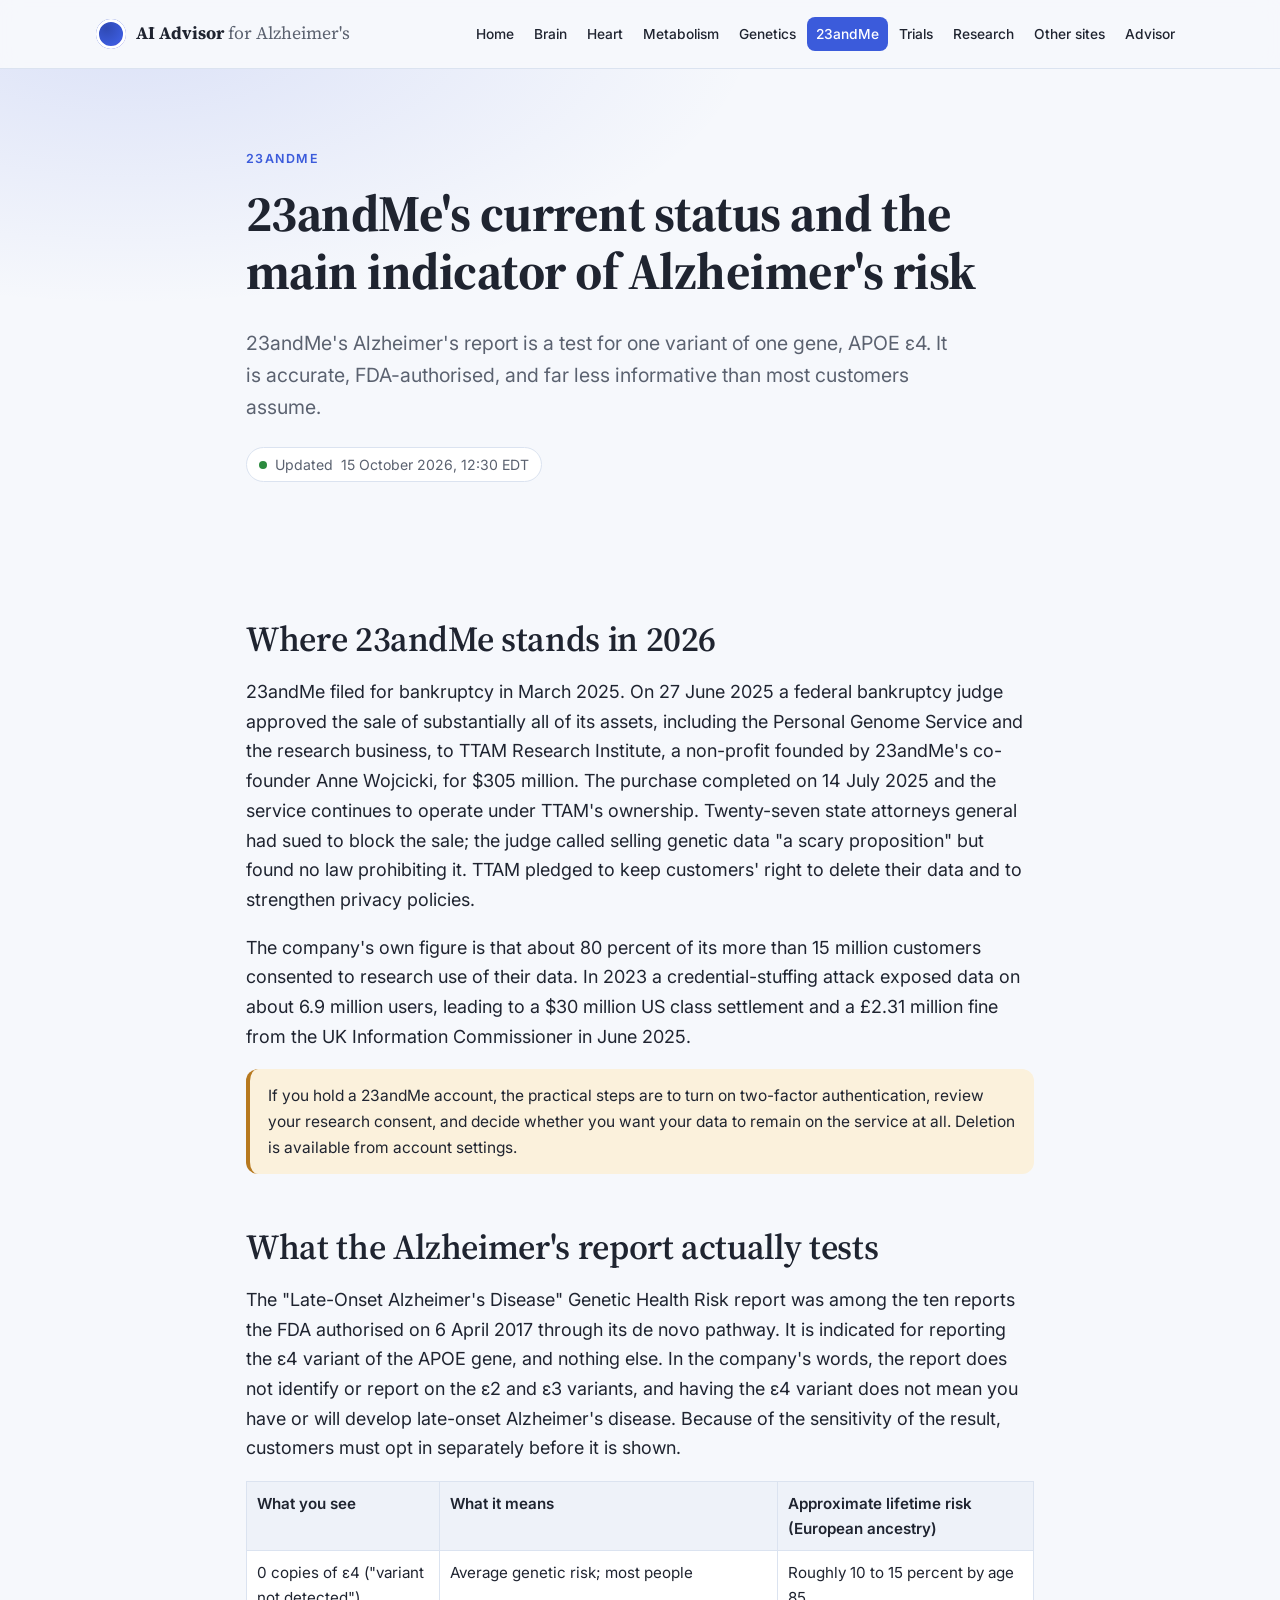
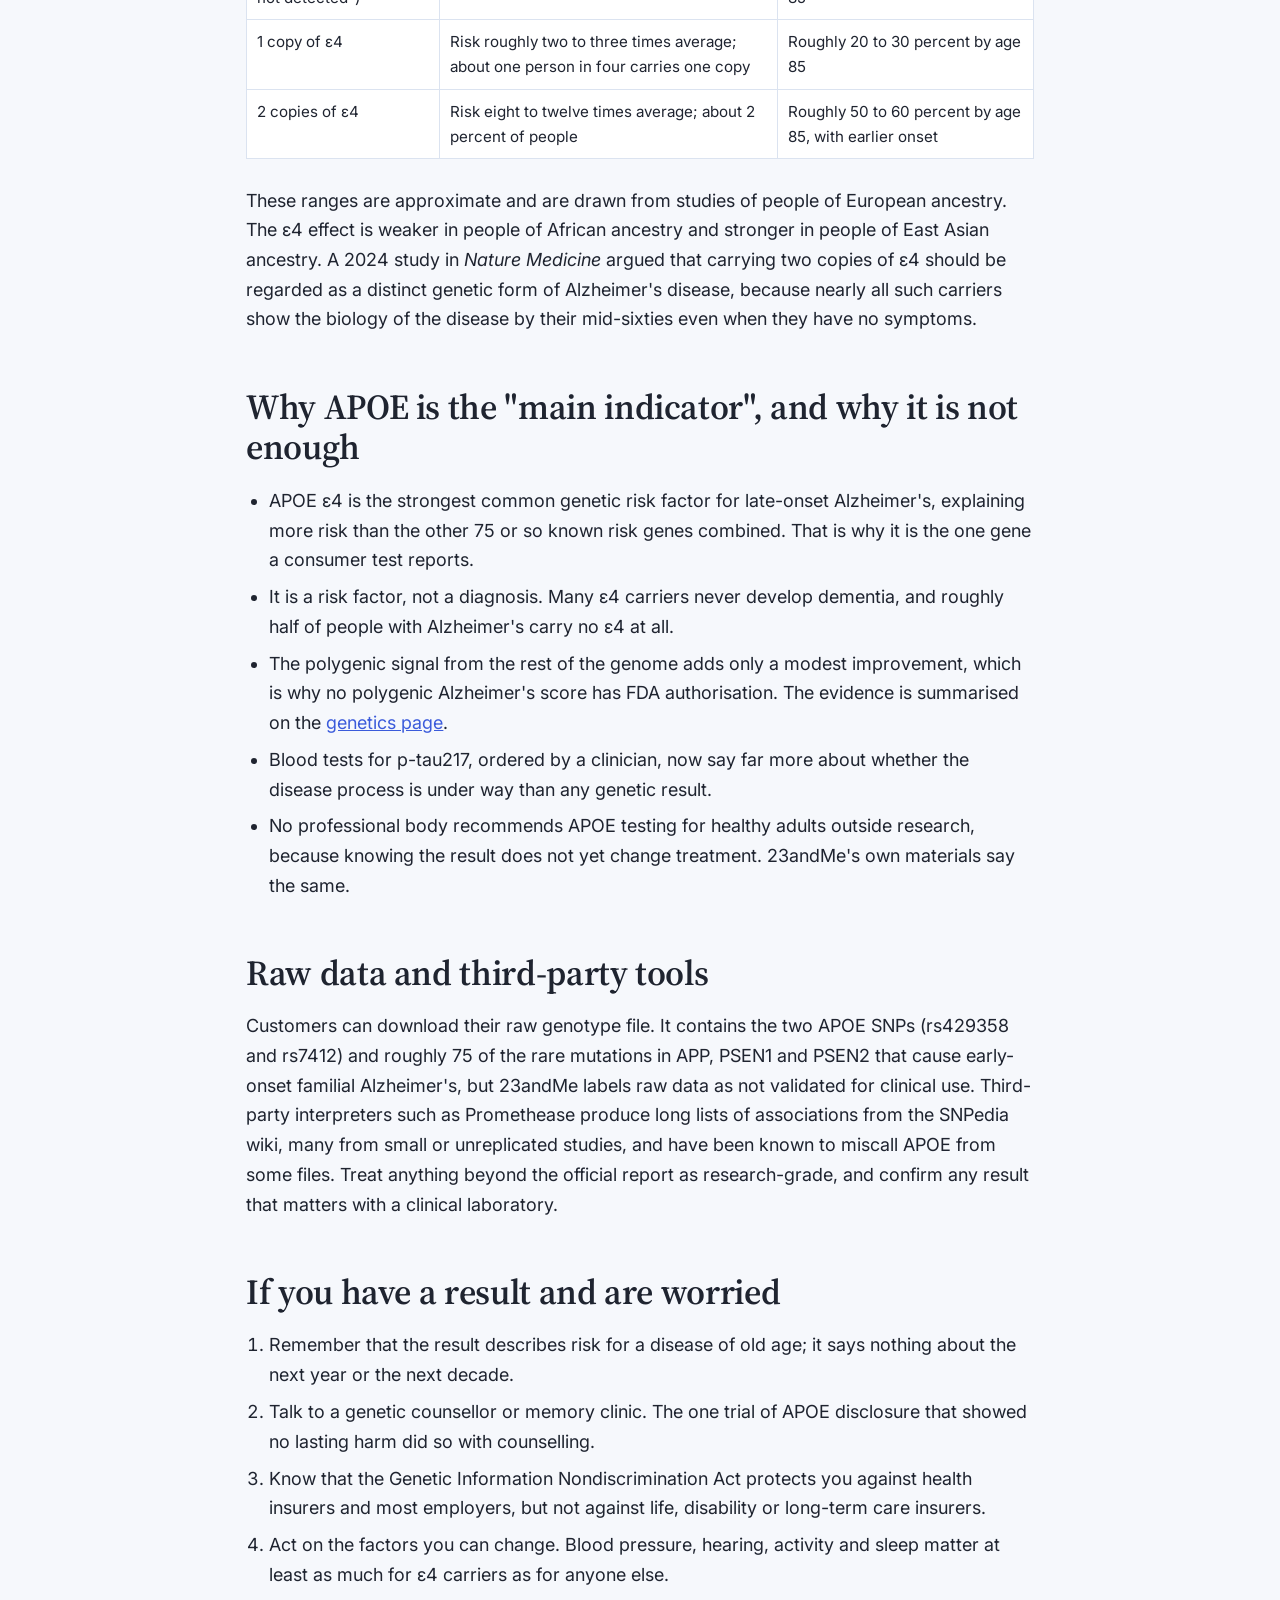
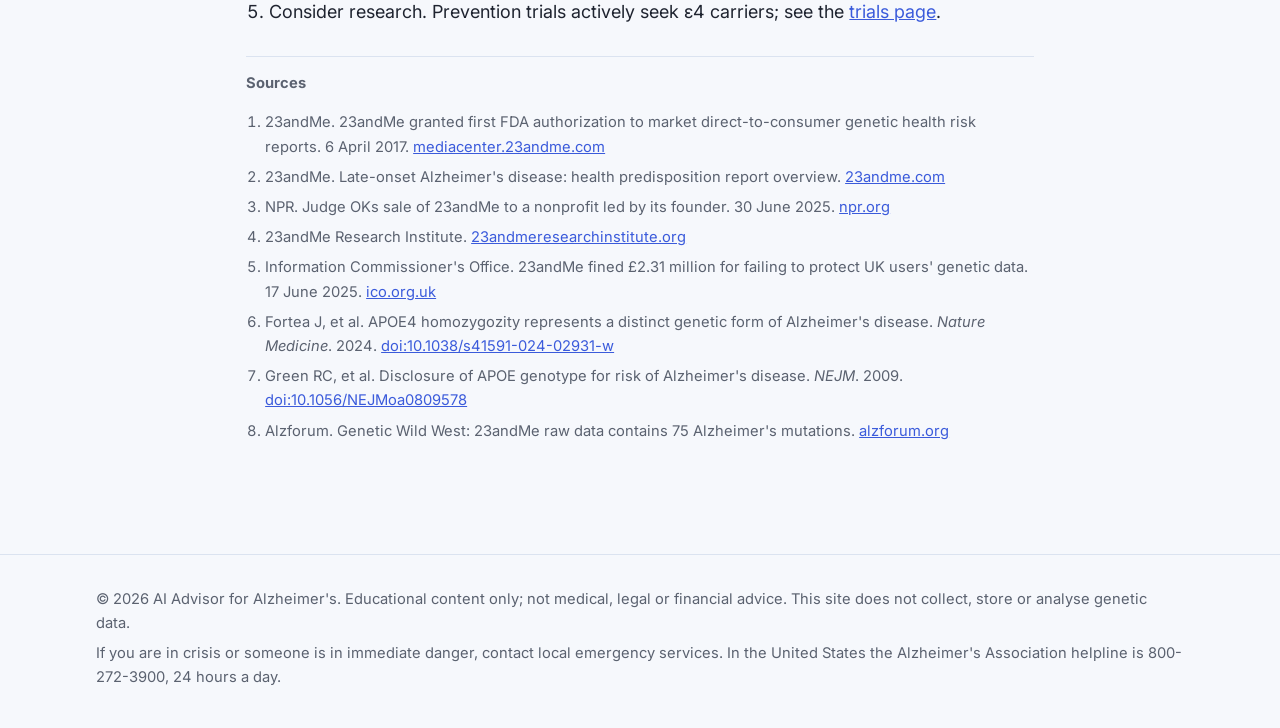
==== commit 4288d018: "Switch the light background to cool clinical white Co-Authored-By: Claude Fable 5.1 <noreply@anthrop" ====
--- a/23andme.html
+++ b/23andme.html
@@ -8,7 +8,7 @@
   <link rel="preconnect" href="https://fonts.googleapis.com">
   <link rel="preconnect" href="https://fonts.gstatic.com" crossorigin>
   <link href="https://fonts.googleapis.com/css2?family=Source+Serif+4:opsz,wght@8..60,400;8..60,600;8..60,700&family=Inter:wght@400;500;600&display=swap" rel="stylesheet">
-  <link rel="stylesheet" href="styles.css?v=20261015c">
+  <link rel="stylesheet" href="styles.css?v=20261015d">
   <link rel="icon" href="data:image/svg+xml,%3Csvg xmlns='http://www.w3.org/2000/svg' viewBox='0 0 64 64'%3E%3Ccircle cx='32' cy='32' r='30' fill='%233b5bdb'/%3E%3Cpath d='M20 40c0-10 6-16 12-16s12 6 12 16' stroke='white' stroke-width='5' fill='none' stroke-linecap='round'/%3E%3Ccircle cx='32' cy='22' r='4' fill='white'/%3E%3C/svg%3E">
 </head>
 <body>
--- a/styles.css
+++ b/styles.css
@@ -3,12 +3,12 @@
    Shared by every page of the site. */
 
 :root {
-  --bg: #e6f4f4;
-  --bg-alt: #d5eaea;
+  --bg: #f6f8fc;
+  --bg-alt: #eef2f9;
   --surface: #ffffff;
   --text: #1f2430;
   --text-muted: #5b6270;
-  --border: #c3dcdc;
+  --border: #dbe3f0;
   --accent: #3b5bdb;
   --accent-strong: #2f49b3;
   --accent-soft: #e8edfb;
@@ -88,7 +88,7 @@
 }
 
 /* Page head + update stamp */
-.page-head { padding: clamp(40px, 7vw, 80px) 0 clamp(16px, 3vw, 28px); background: radial-gradient(900px 400px at 10% -10%, rgba(12, 133, 153, 0.16), transparent 70%); }
+.page-head { padding: clamp(40px, 7vw, 80px) 0 clamp(16px, 3vw, 28px); background: radial-gradient(900px 400px at 10% -10%, rgba(59, 91, 219, 0.14), transparent 70%); }
 .eyebrow { text-transform: uppercase; letter-spacing: 0.12em; font-size: 0.78rem; font-weight: 600; color: var(--accent); margin-bottom: 14px; }
 .lead { font-size: 1.22rem; color: var(--text-muted); max-width: 720px; }
 .updated { display: inline-flex; align-items: center; gap: 8px; font-size: 0.88rem; color: var(--text-muted); background: var(--surface); border: 1px solid var(--border); border-radius: 999px; padding: 5px 12px; margin: 4px 0 0; }
@@ -128,7 +128,7 @@
 .btn:focus-visible, .choice:focus-visible, .nav-toggle:focus-visible, summary:focus-visible, .resource:focus-visible, .pillar:focus-visible { outline: 3px solid var(--accent); outline-offset: 3px; }
 
 /* Home hero */
-.hero { padding: clamp(40px, 7vw, 90px) 0 clamp(32px, 5vw, 60px); background: radial-gradient(900px 400px at 10% -10%, rgba(12, 133, 153, 0.16), transparent 70%), radial-gradient(700px 350px at 100% 10%, rgba(59, 201, 219, 0.18), transparent 70%); }
+.hero { padding: clamp(40px, 7vw, 90px) 0 clamp(32px, 5vw, 60px); background: radial-gradient(900px 400px at 10% -10%, rgba(59, 91, 219, 0.14), transparent 70%), radial-gradient(700px 350px at 100% 10%, rgba(116, 143, 252, 0.16), transparent 70%); }
 .hero-grid { display: grid; grid-template-columns: 1.05fr 1fr; gap: 40px; align-items: center; }
 @media (max-width: 860px) { .hero-grid { grid-template-columns: 1fr; } }
 .hero-actions { display: flex; flex-wrap: wrap; gap: 12px; margin: 24px 0 18px; }
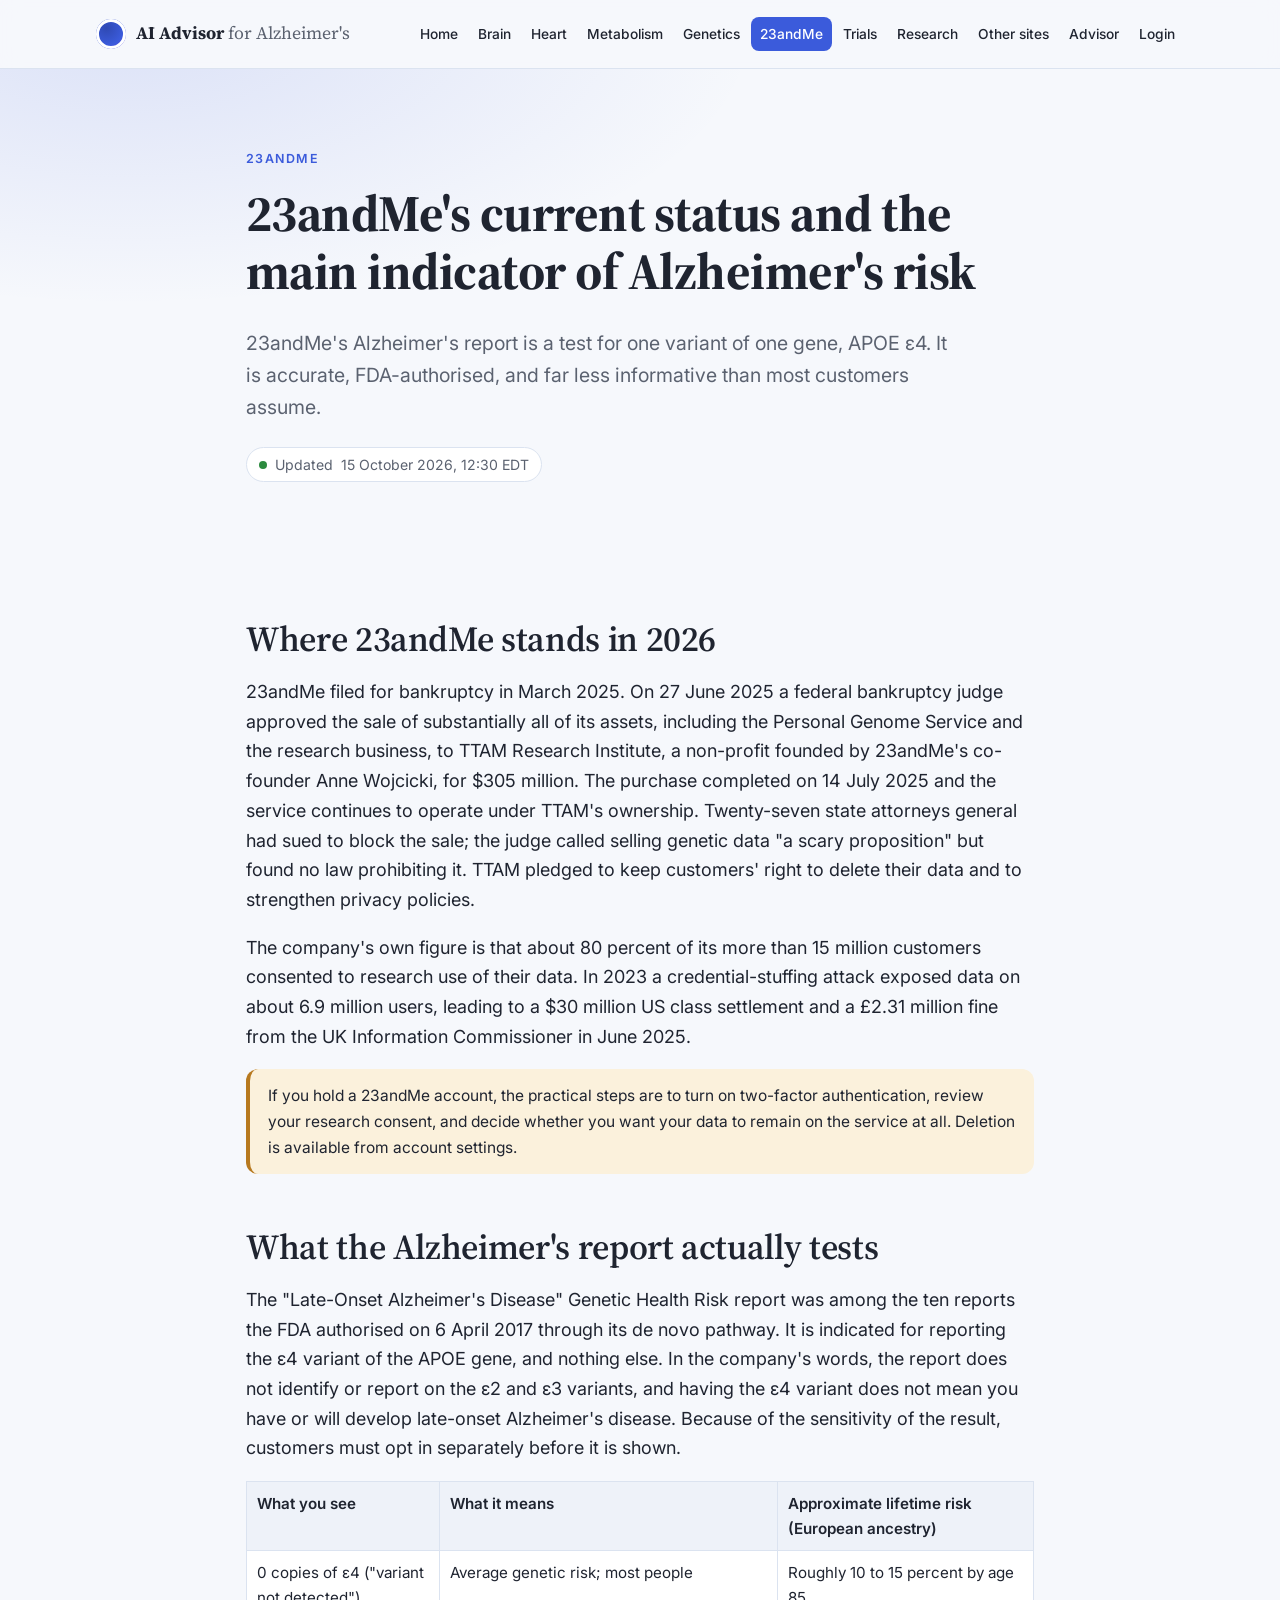
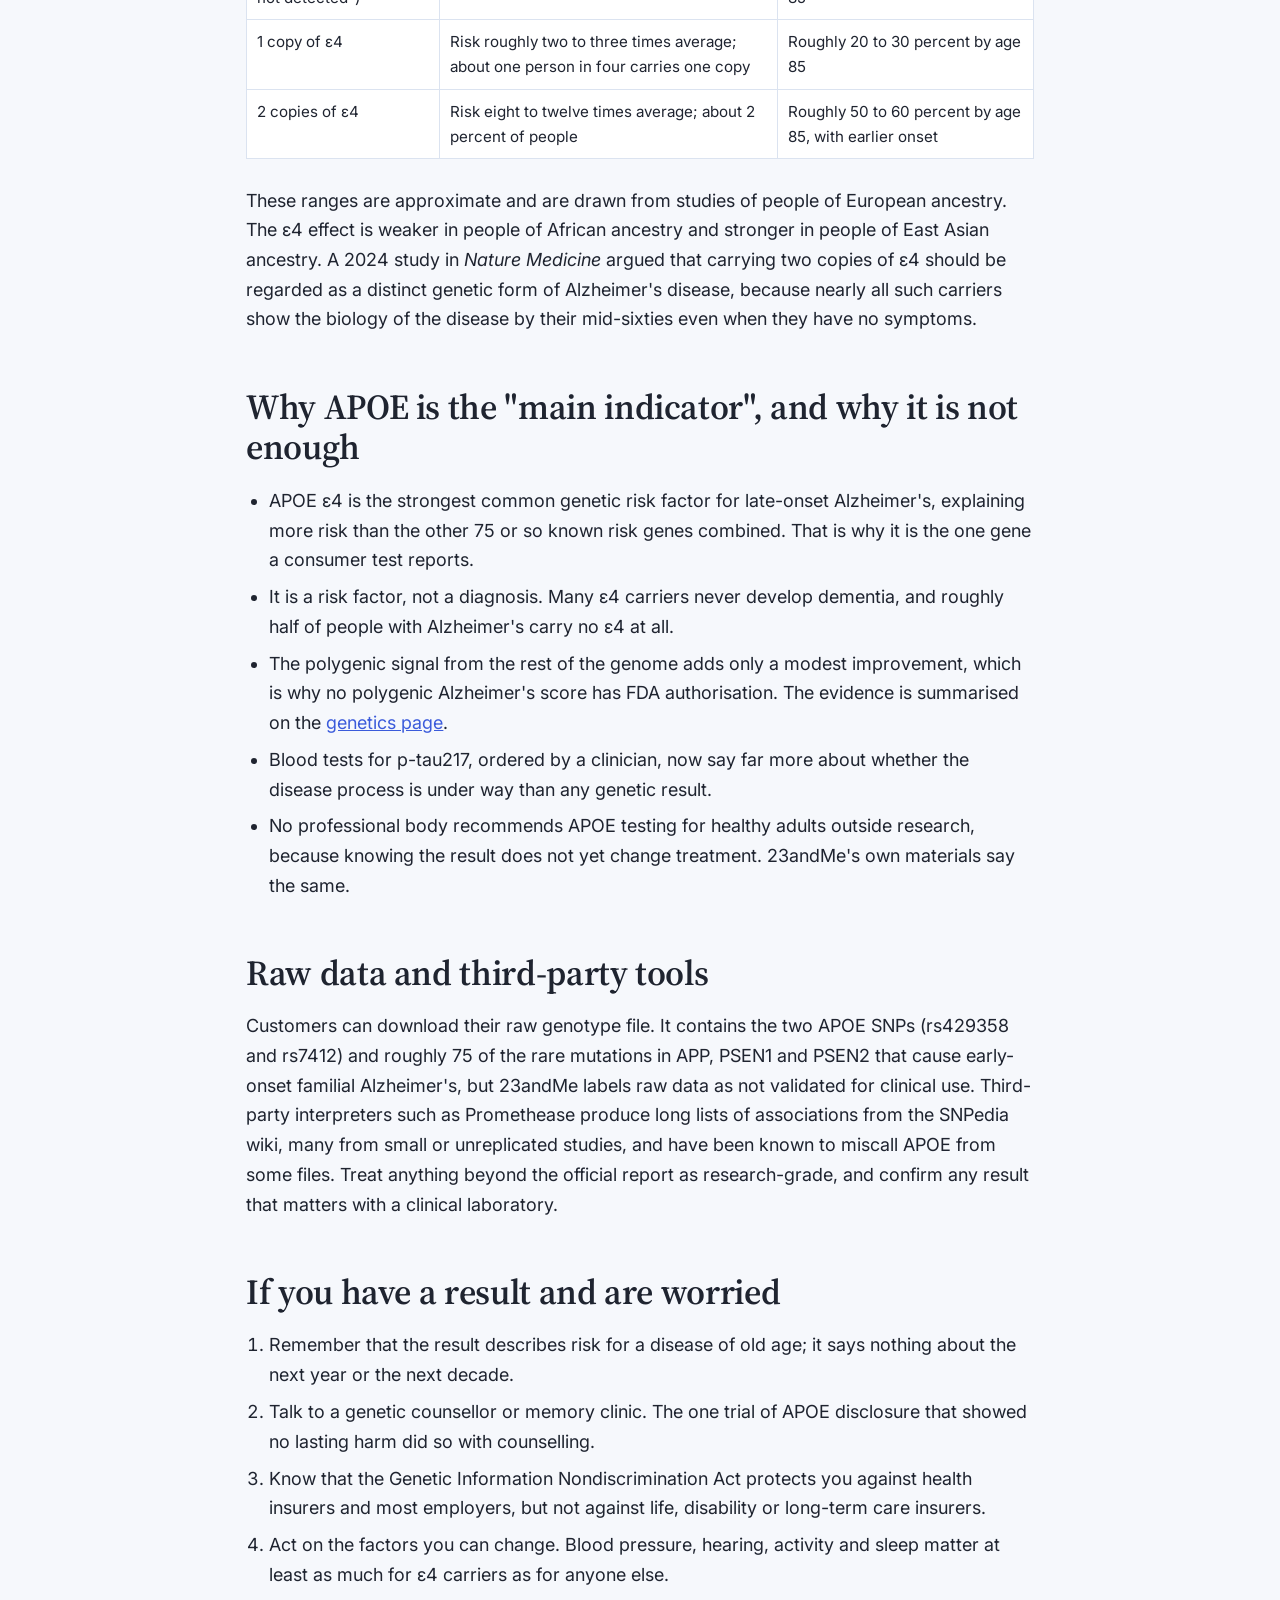
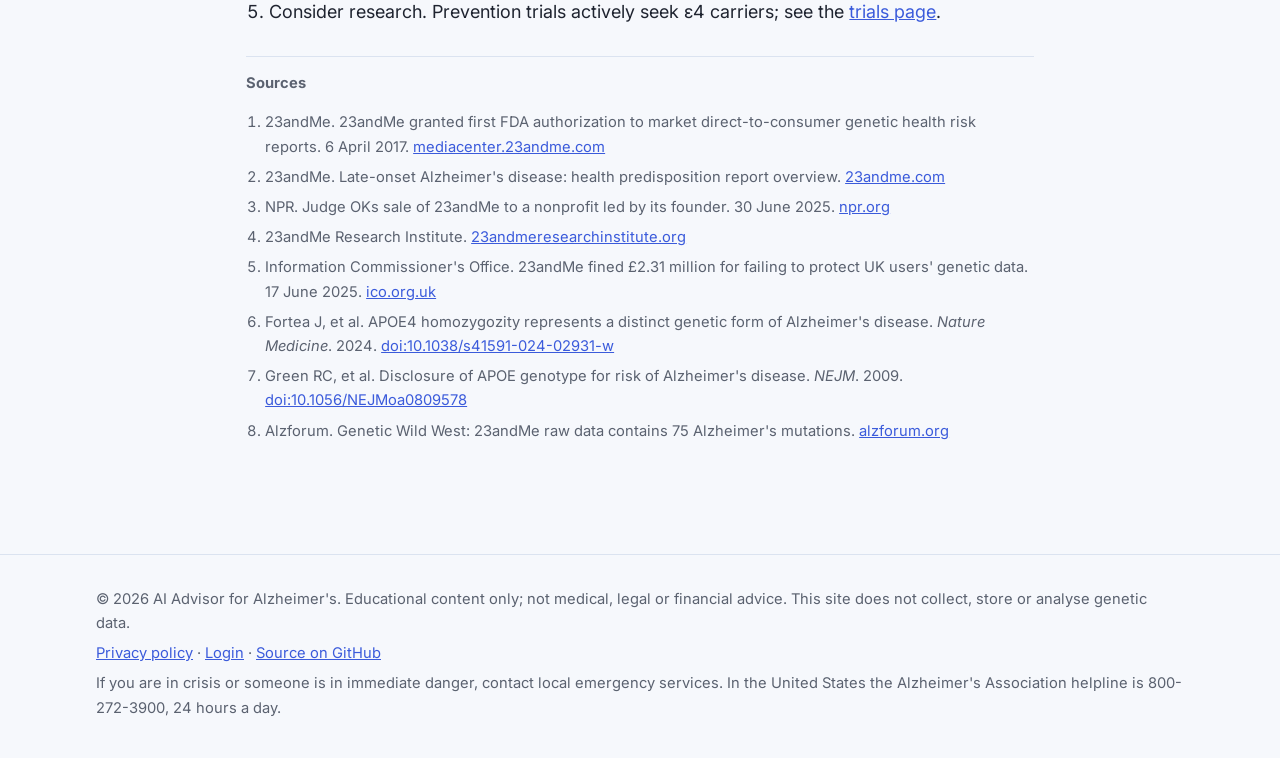
==== commit 8f953da0: "Add a passwordless login page, account profile and privacy policy login.html signs people in with a " ====
--- a/23andme.html
+++ b/23andme.html
@@ -8,7 +8,7 @@
   <link rel="preconnect" href="https://fonts.googleapis.com">
   <link rel="preconnect" href="https://fonts.gstatic.com" crossorigin>
   <link href="https://fonts.googleapis.com/css2?family=Source+Serif+4:opsz,wght@8..60,400;8..60,600;8..60,700&family=Inter:wght@400;500;600&display=swap" rel="stylesheet">
-  <link rel="stylesheet" href="styles.css?v=20261015d">
+  <link rel="stylesheet" href="styles.css?v=20261015e">
   <link rel="icon" href="data:image/svg+xml,%3Csvg xmlns='http://www.w3.org/2000/svg' viewBox='0 0 64 64'%3E%3Ccircle cx='32' cy='32' r='30' fill='%233b5bdb'/%3E%3Cpath d='M20 40c0-10 6-16 12-16s12 6 12 16' stroke='white' stroke-width='5' fill='none' stroke-linecap='round'/%3E%3Ccircle cx='32' cy='22' r='4' fill='white'/%3E%3C/svg%3E">
 </head>
 <body>
@@ -32,6 +32,7 @@
           <li><a href="research.html">Research</a></li>
           <li><a href="other-sites.html">Other sites</a></li>
           <li><a href="advisor.html">Advisor</a></li>
+          <li><a href="login.html">Login</a></li>
         </ul>
       </nav>
     </div>
@@ -137,6 +138,7 @@
   <footer class="site-footer">
     <div class="container footer-inner">
       <p>&copy; <span data-year></span> AI Advisor for Alzheimer's. Educational content only; not medical, legal or financial advice. This site does not collect, store or analyse genetic data.</p>
+      <p><a href="privacy.html">Privacy policy</a> · <a href="login.html">Login</a> · <a href="https://github.com/kerschberg-lgtm/AI-Advisor-for-Alzheimers">Source on GitHub</a></p>
       <p>If you are in crisis or someone is in immediate danger, contact local emergency services. In the United States the Alzheimer's Association helpline is 800-272-3900, 24 hours a day.</p>
     </div>
   </footer>
--- a/styles.css
+++ b/styles.css
@@ -239,3 +239,23 @@
   .hero-art .neuron { opacity: 0.85; }
   .hero-art .ecg { stroke-dasharray: none; }
 }
+
+/* ---------- Login and account forms ---------- */
+.auth-card { background: var(--surface); border: 1px solid var(--border); border-radius: 20px; padding: clamp(22px, 4vw, 40px); box-shadow: var(--shadow); margin-bottom: 20px; }
+.auth-card h2 { margin-top: 0; }
+.auth-card label { display: block; font-weight: 600; font-size: 0.95rem; margin: 14px 0 6px; }
+.auth-card input[type="text"], .auth-card input[type="email"], .auth-card select { width: 100%; font: inherit; padding: 12px 14px; border: 1.5px solid var(--border); border-radius: 10px; background: var(--bg); color: var(--text); }
+.auth-card input:focus, .auth-card select:focus { outline: 3px solid var(--accent); outline-offset: 2px; border-color: var(--accent); }
+.auth-card fieldset { border: 1px solid var(--border); border-radius: 12px; padding: 10px 16px 6px; margin: 16px 0; }
+.auth-card legend { font-weight: 600; font-size: 0.95rem; padding: 0 6px; }
+.auth-card label.check { display: flex; align-items: flex-start; gap: 10px; font-weight: 400; margin: 10px 0; }
+.auth-card label.check input { margin-top: 5px; }
+.form-msg { padding: 10px 14px; border-radius: 10px; background: var(--accent-soft); margin: 12px 0 0; font-size: 0.95rem; }
+.form-msg.ok { background: var(--ok-soft); color: var(--ok); }
+.form-msg.err { background: var(--heart-soft); color: var(--heart); }
+.form-actions { display: flex; flex-wrap: wrap; gap: 10px; margin-top: 18px; }
+.small-print { font-size: 0.88rem; color: var(--text-muted); margin-top: 16px; }
+.danger-zone { border-top: 1px solid var(--border); margin-top: 28px; padding-top: 18px; }
+.btn-danger { background: var(--heart); color: #fff; }
+.btn-danger:hover { background: #a61e4d; color: #fff; }
+code { font-family: ui-monospace, SFMono-Regular, Menlo, monospace; font-size: 0.9em; background: var(--bg-alt); padding: 1px 6px; border-radius: 6px; }
